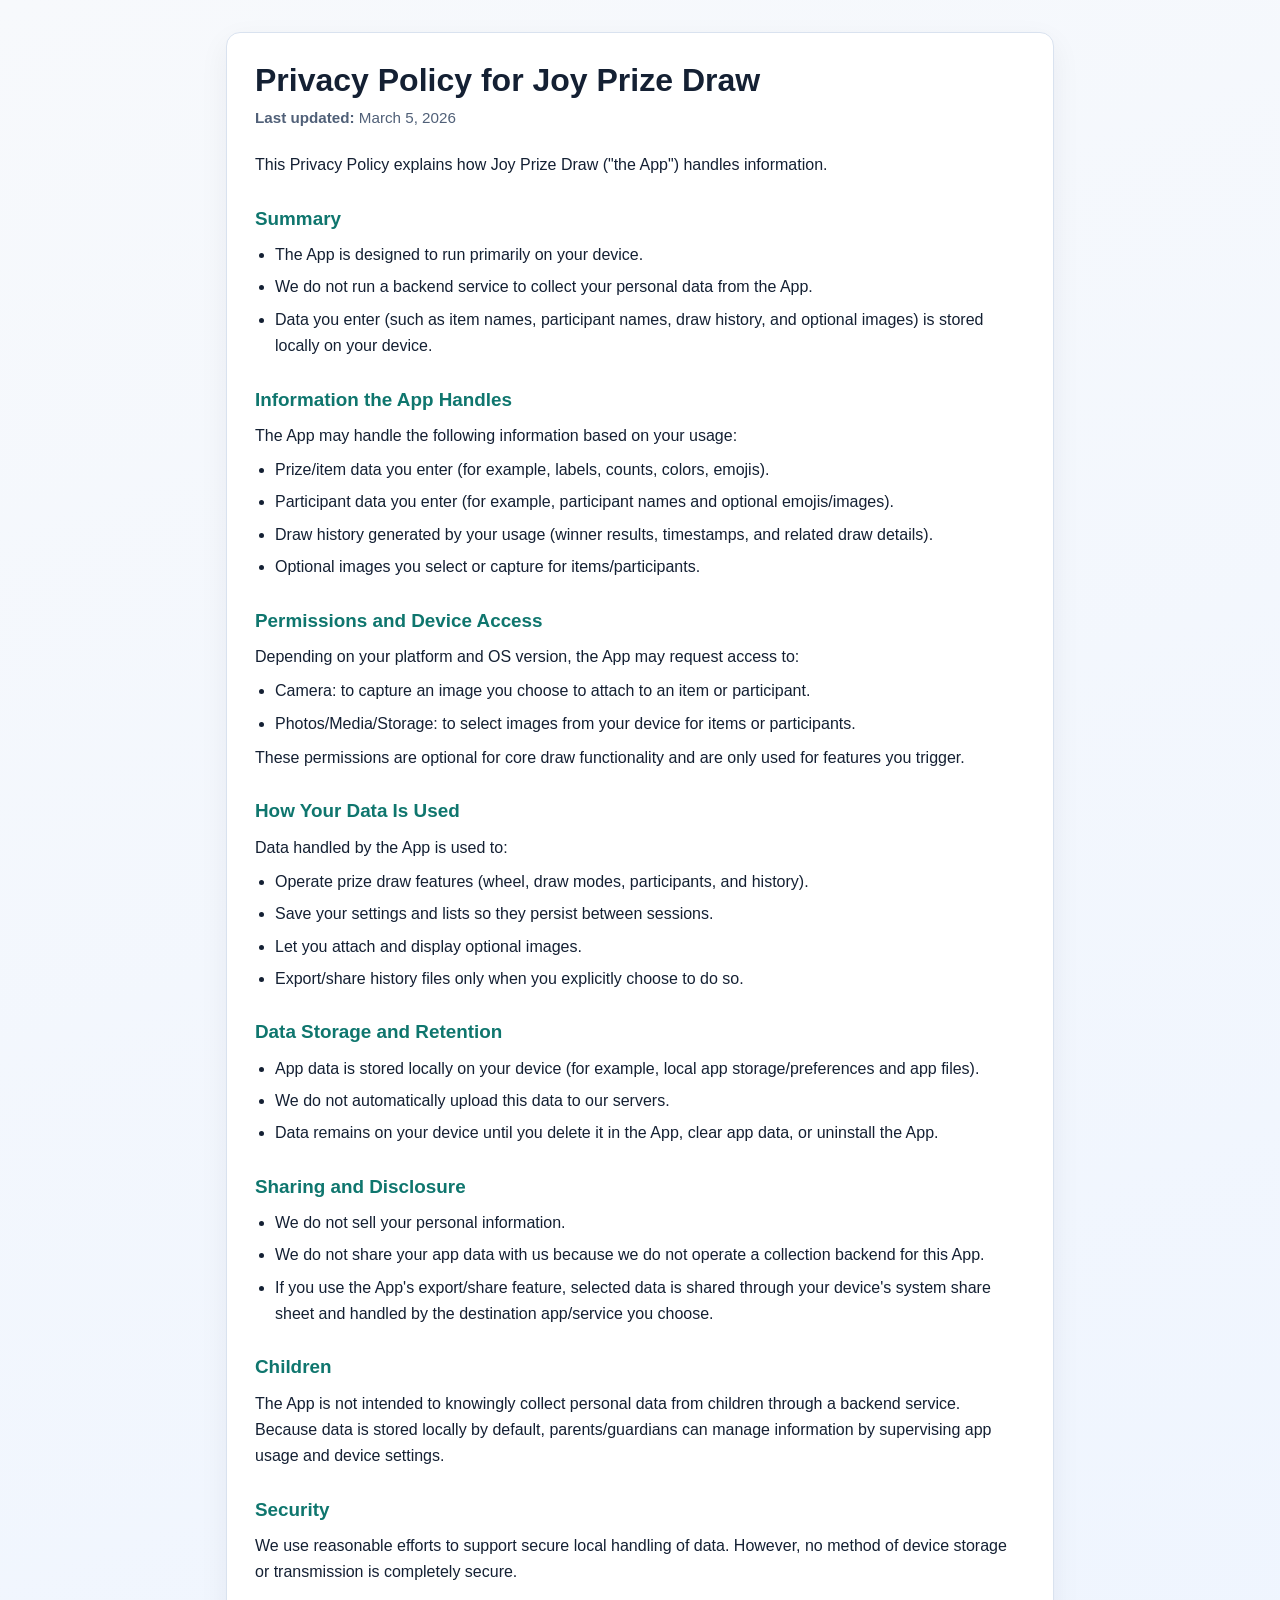
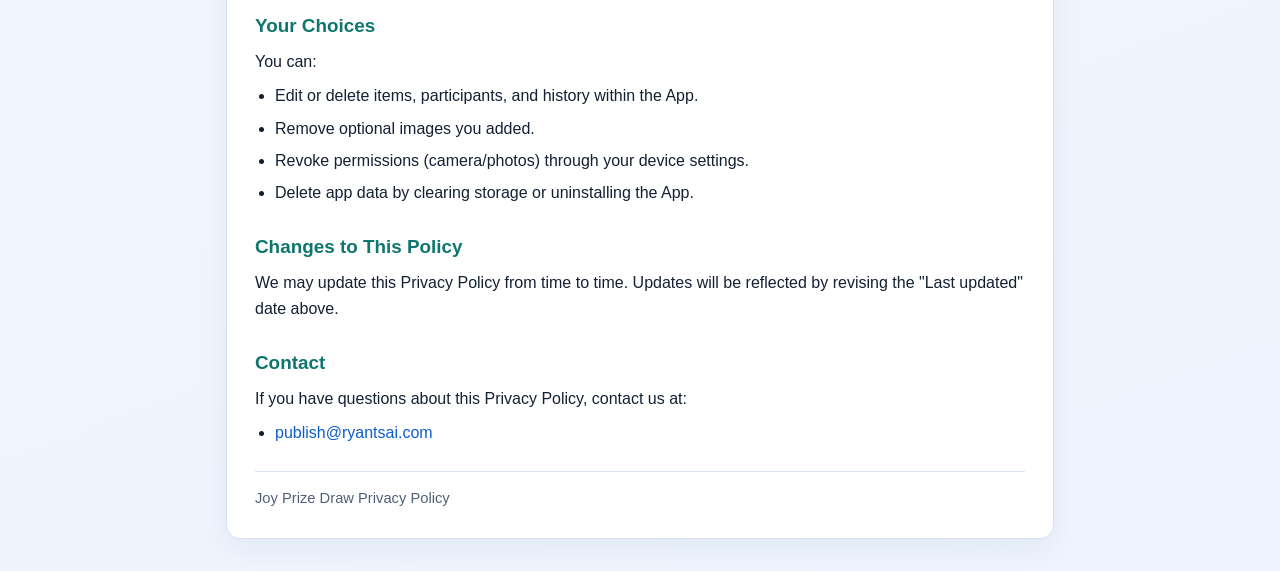
==== privacy.html @ 824f0b9a "Deploy landing page from f09eed9" ====
<!doctype html>
<html lang="en">
<head>
  <meta charset="utf-8">
  <meta name="viewport" content="width=device-width, initial-scale=1">
  <title>Privacy Policy - Joy Prize Draw</title>
  <meta name="description" content="Privacy Policy for Joy Prize Draw">
  <style>
    :root {
      --bg: #f7f9fc;
      --card: #ffffff;
      --text: #142033;
      --muted: #506078;
      --line: #d9e2ef;
      --accent: #0f766e;
    }

    * { box-sizing: border-box; }

    body {
      margin: 0;
      font-family: "Segoe UI", Roboto, "Noto Sans", Arial, sans-serif;
      background: linear-gradient(160deg, #f7f9fc 0%, #edf4ff 100%);
      color: var(--text);
      line-height: 1.65;
    }

    .wrap {
      max-width: 860px;
      margin: 32px auto;
      padding: 0 16px;
    }

    .card {
      background: var(--card);
      border: 1px solid var(--line);
      border-radius: 14px;
      padding: 28px;
      box-shadow: 0 10px 30px rgba(20, 32, 51, 0.06);
    }

    h1 {
      margin: 0 0 6px;
      font-size: 2rem;
      line-height: 1.2;
    }

    .updated {
      margin: 0 0 22px;
      color: var(--muted);
      font-size: 0.95rem;
    }

    h2 {
      margin-top: 24px;
      margin-bottom: 8px;
      font-size: 1.18rem;
      color: var(--accent);
    }

    p { margin: 8px 0; }

    ul {
      margin: 8px 0 8px 20px;
      padding: 0;
    }

    li { margin: 6px 0; }

    a {
      color: #0b5ec8;
      text-decoration: none;
    }

    a:hover { text-decoration: underline; }

    footer {
      margin-top: 24px;
      padding-top: 14px;
      border-top: 1px solid var(--line);
      color: var(--muted);
      font-size: 0.92rem;
    }
  </style>
</head>
<body>
  <main class="wrap">
    <article class="card">
      <h1>Privacy Policy for Joy Prize Draw</h1>
      <p class="updated"><strong>Last updated:</strong> March 5, 2026</p>

      <p>This Privacy Policy explains how Joy Prize Draw ("the App") handles information.</p>

      <h2>Summary</h2>
      <ul>
        <li>The App is designed to run primarily on your device.</li>
        <li>We do not run a backend service to collect your personal data from the App.</li>
        <li>Data you enter (such as item names, participant names, draw history, and optional images) is stored locally on your device.</li>
      </ul>

      <h2>Information the App Handles</h2>
      <p>The App may handle the following information based on your usage:</p>
      <ul>
        <li>Prize/item data you enter (for example, labels, counts, colors, emojis).</li>
        <li>Participant data you enter (for example, participant names and optional emojis/images).</li>
        <li>Draw history generated by your usage (winner results, timestamps, and related draw details).</li>
        <li>Optional images you select or capture for items/participants.</li>
      </ul>

      <h2>Permissions and Device Access</h2>
      <p>Depending on your platform and OS version, the App may request access to:</p>
      <ul>
        <li>Camera: to capture an image you choose to attach to an item or participant.</li>
        <li>Photos/Media/Storage: to select images from your device for items or participants.</li>
      </ul>
      <p>These permissions are optional for core draw functionality and are only used for features you trigger.</p>

      <h2>How Your Data Is Used</h2>
      <p>Data handled by the App is used to:</p>
      <ul>
        <li>Operate prize draw features (wheel, draw modes, participants, and history).</li>
        <li>Save your settings and lists so they persist between sessions.</li>
        <li>Let you attach and display optional images.</li>
        <li>Export/share history files only when you explicitly choose to do so.</li>
      </ul>

      <h2>Data Storage and Retention</h2>
      <ul>
        <li>App data is stored locally on your device (for example, local app storage/preferences and app files).</li>
        <li>We do not automatically upload this data to our servers.</li>
        <li>Data remains on your device until you delete it in the App, clear app data, or uninstall the App.</li>
      </ul>

      <h2>Sharing and Disclosure</h2>
      <ul>
        <li>We do not sell your personal information.</li>
        <li>We do not share your app data with us because we do not operate a collection backend for this App.</li>
        <li>If you use the App's export/share feature, selected data is shared through your device's system share sheet and handled by the destination app/service you choose.</li>
      </ul>

      <h2>Children</h2>
      <p>The App is not intended to knowingly collect personal data from children through a backend service. Because data is stored locally by default, parents/guardians can manage information by supervising app usage and device settings.</p>

      <h2>Security</h2>
      <p>We use reasonable efforts to support secure local handling of data. However, no method of device storage or transmission is completely secure.</p>

      <h2>Your Choices</h2>
      <p>You can:</p>
      <ul>
        <li>Edit or delete items, participants, and history within the App.</li>
        <li>Remove optional images you added.</li>
        <li>Revoke permissions (camera/photos) through your device settings.</li>
        <li>Delete app data by clearing storage or uninstalling the App.</li>
      </ul>

      <h2>Changes to This Policy</h2>
      <p>We may update this Privacy Policy from time to time. Updates will be reflected by revising the "Last updated" date above.</p>

      <h2>Contact</h2>
      <p>If you have questions about this Privacy Policy, contact us at:</p>
      <ul>
        <li><a href="mailto:publish@ryantsai.com">publish@ryantsai.com</a></li>
      </ul>

      <footer>
        Joy Prize Draw Privacy Policy
      </footer>
    </article>
  </main>
</body>
</html>
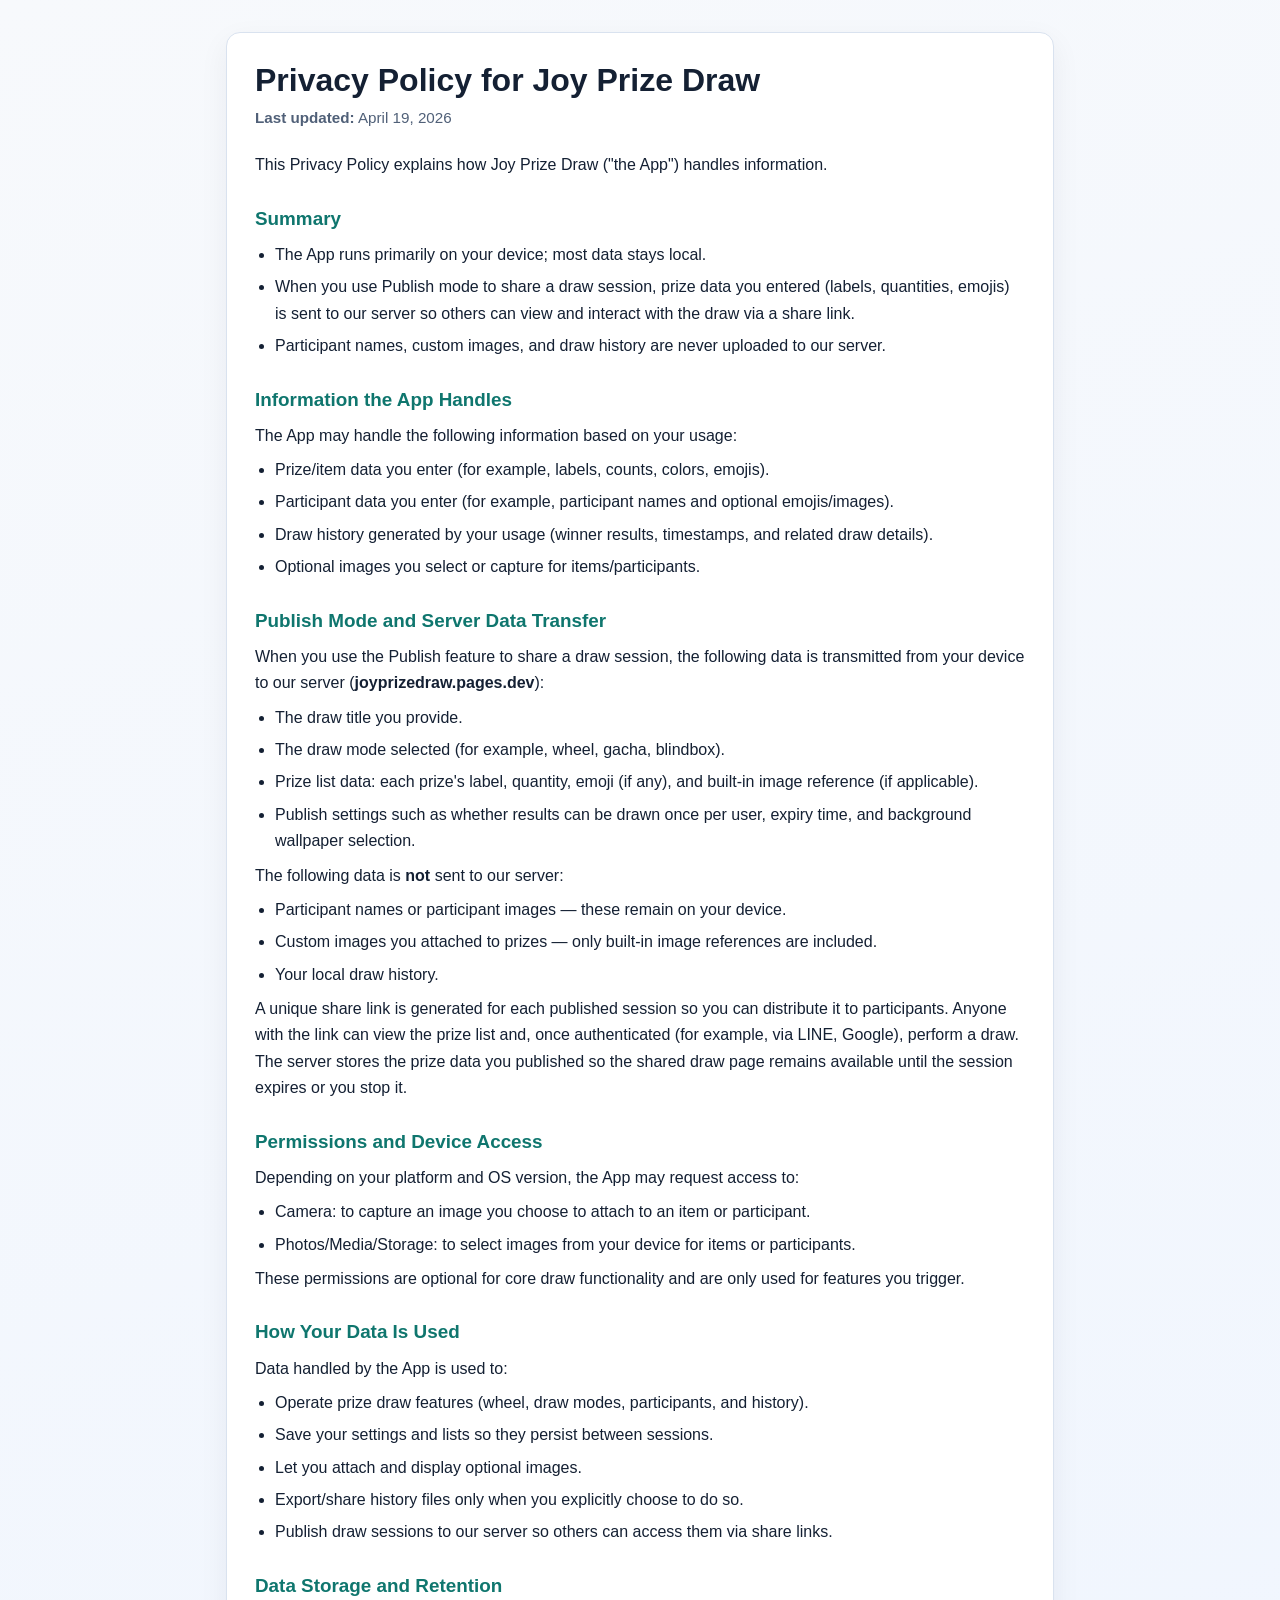
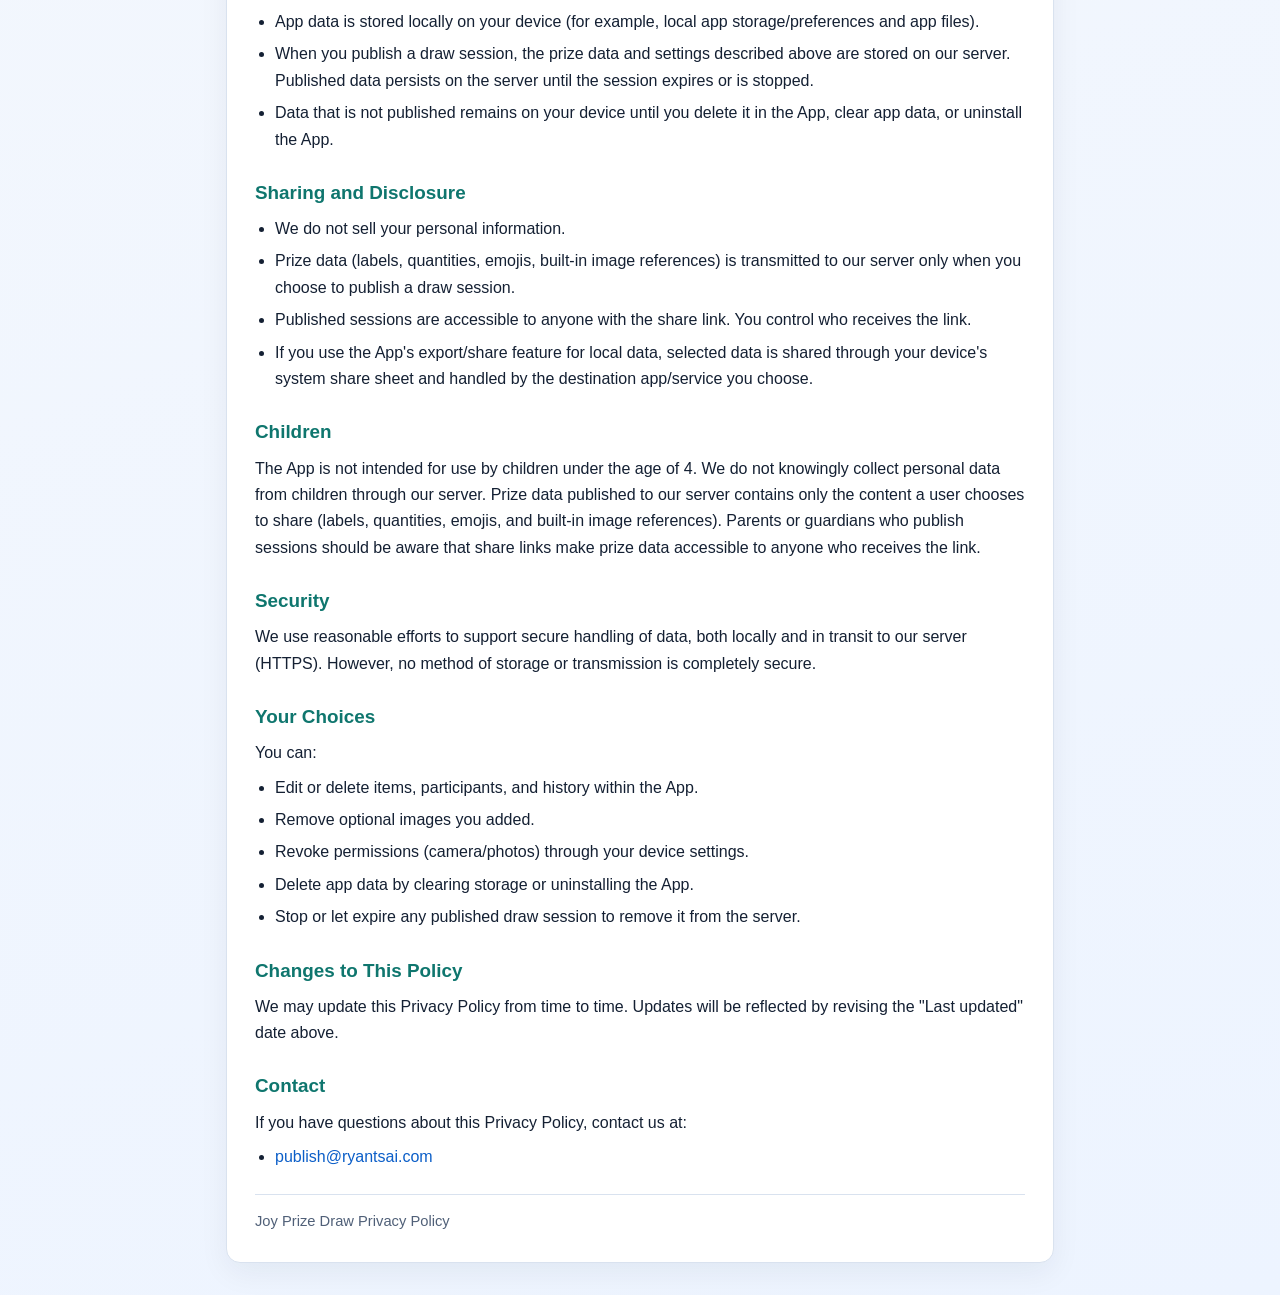
==== commit dac7c3e5: "Add files via upload" ====
--- a/privacy.html
+++ b/privacy.html
@@ -1,5 +1,6 @@
 <!doctype html>
 <html lang="en">
+
 <head>
   <meta charset="utf-8">
   <meta name="viewport" content="width=device-width, initial-scale=1">
@@ -15,7 +16,9 @@
       --accent: #0f766e;
     }
 
-    * { box-sizing: border-box; }
+    * {
+      box-sizing: border-box;
+    }
 
     body {
       margin: 0;
@@ -58,21 +61,27 @@
       color: var(--accent);
     }
 
-    p { margin: 8px 0; }
+    p {
+      margin: 8px 0;
+    }
 
     ul {
       margin: 8px 0 8px 20px;
       padding: 0;
     }
 
-    li { margin: 6px 0; }
+    li {
+      margin: 6px 0;
+    }
 
     a {
       color: #0b5ec8;
       text-decoration: none;
     }
 
-    a:hover { text-decoration: underline; }
+    a:hover {
+      text-decoration: underline;
+    }
 
     footer {
       margin-top: 24px;
@@ -83,19 +92,21 @@
     }
   </style>
 </head>
+
 <body>
   <main class="wrap">
     <article class="card">
       <h1>Privacy Policy for Joy Prize Draw</h1>
-      <p class="updated"><strong>Last updated:</strong> March 5, 2026</p>
+      <p class="updated"><strong>Last updated:</strong> April 19, 2026</p>
 
       <p>This Privacy Policy explains how Joy Prize Draw ("the App") handles information.</p>
 
       <h2>Summary</h2>
       <ul>
-        <li>The App is designed to run primarily on your device.</li>
-        <li>We do not run a backend service to collect your personal data from the App.</li>
-        <li>Data you enter (such as item names, participant names, draw history, and optional images) is stored locally on your device.</li>
+        <li>The App runs primarily on your device; most data stays local.</li>
+        <li>When you use Publish mode to share a draw session, prize data you entered (labels, quantities, emojis) is
+          sent to our server so others can view and interact with the draw via a share link.</li>
+        <li>Participant names, custom images, and draw history are never uploaded to our server.</li>
       </ul>
 
       <h2>Information the App Handles</h2>
@@ -107,6 +118,28 @@
         <li>Optional images you select or capture for items/participants.</li>
       </ul>
 
+      <h2>Publish Mode and Server Data Transfer</h2>
+      <p>When you use the Publish feature to share a draw session, the following data is transmitted from your device to
+        our server (<strong>joyprizedraw.pages.dev</strong>):</p>
+      <ul>
+        <li>The draw title you provide.</li>
+        <li>The draw mode selected (for example, wheel, gacha, blindbox).</li>
+        <li>Prize list data: each prize's label, quantity, emoji (if any), and built-in image reference (if applicable).
+        </li>
+        <li>Publish settings such as whether results can be drawn once per user, expiry time, and background wallpaper
+          selection.</li>
+      </ul>
+      <p>The following data is <strong>not</strong> sent to our server:</p>
+      <ul>
+        <li>Participant names or participant images — these remain on your device.</li>
+        <li>Custom images you attached to prizes — only built-in image references are included.</li>
+        <li>Your local draw history.</li>
+      </ul>
+      <p>A unique share link is generated for each published session so you can distribute it to participants. Anyone
+        with the link can view the prize list and, once authenticated (for example, via LINE, Google), perform a draw.
+        The server stores the prize data you published so the shared draw page remains available until the session
+        expires or you stop it.</p>
+
       <h2>Permissions and Device Access</h2>
       <p>Depending on your platform and OS version, the App may request access to:</p>
       <ul>
@@ -122,27 +155,37 @@
         <li>Save your settings and lists so they persist between sessions.</li>
         <li>Let you attach and display optional images.</li>
         <li>Export/share history files only when you explicitly choose to do so.</li>
+        <li>Publish draw sessions to our server so others can access them via share links.</li>
       </ul>
 
       <h2>Data Storage and Retention</h2>
       <ul>
         <li>App data is stored locally on your device (for example, local app storage/preferences and app files).</li>
-        <li>We do not automatically upload this data to our servers.</li>
-        <li>Data remains on your device until you delete it in the App, clear app data, or uninstall the App.</li>
+        <li>When you publish a draw session, the prize data and settings described above are stored on our server.
+          Published data persists on the server until the session expires or is stopped.</li>
+        <li>Data that is not published remains on your device until you delete it in the App, clear app data, or
+          uninstall the App.</li>
       </ul>
 
       <h2>Sharing and Disclosure</h2>
       <ul>
         <li>We do not sell your personal information.</li>
-        <li>We do not share your app data with us because we do not operate a collection backend for this App.</li>
-        <li>If you use the App's export/share feature, selected data is shared through your device's system share sheet and handled by the destination app/service you choose.</li>
+        <li>Prize data (labels, quantities, emojis, built-in image references) is transmitted to our server only when
+          you choose to publish a draw session.</li>
+        <li>Published sessions are accessible to anyone with the share link. You control who receives the link.</li>
+        <li>If you use the App's export/share feature for local data, selected data is shared through your device's
+          system share sheet and handled by the destination app/service you choose.</li>
       </ul>
 
       <h2>Children</h2>
-      <p>The App is not intended to knowingly collect personal data from children through a backend service. Because data is stored locally by default, parents/guardians can manage information by supervising app usage and device settings.</p>
+      <p>The App is not intended for use by children under the age of 4. We do not knowingly collect personal data from
+        children through our server. Prize data published to our server contains only the content a user chooses to
+        share (labels, quantities, emojis, and built-in image references). Parents or guardians who publish sessions
+        should be aware that share links make prize data accessible to anyone who receives the link.</p>
 
       <h2>Security</h2>
-      <p>We use reasonable efforts to support secure local handling of data. However, no method of device storage or transmission is completely secure.</p>
+      <p>We use reasonable efforts to support secure handling of data, both locally and in transit to our server
+        (HTTPS). However, no method of storage or transmission is completely secure.</p>
 
       <h2>Your Choices</h2>
       <p>You can:</p>
@@ -151,10 +194,12 @@
         <li>Remove optional images you added.</li>
         <li>Revoke permissions (camera/photos) through your device settings.</li>
         <li>Delete app data by clearing storage or uninstalling the App.</li>
+        <li>Stop or let expire any published draw session to remove it from the server.</li>
       </ul>
 
       <h2>Changes to This Policy</h2>
-      <p>We may update this Privacy Policy from time to time. Updates will be reflected by revising the "Last updated" date above.</p>
+      <p>We may update this Privacy Policy from time to time. Updates will be reflected by revising the "Last updated"
+        date above.</p>
 
       <h2>Contact</h2>
       <p>If you have questions about this Privacy Policy, contact us at:</p>
@@ -168,4 +213,5 @@
     </article>
   </main>
 </body>
-</html>
+
+</html>
